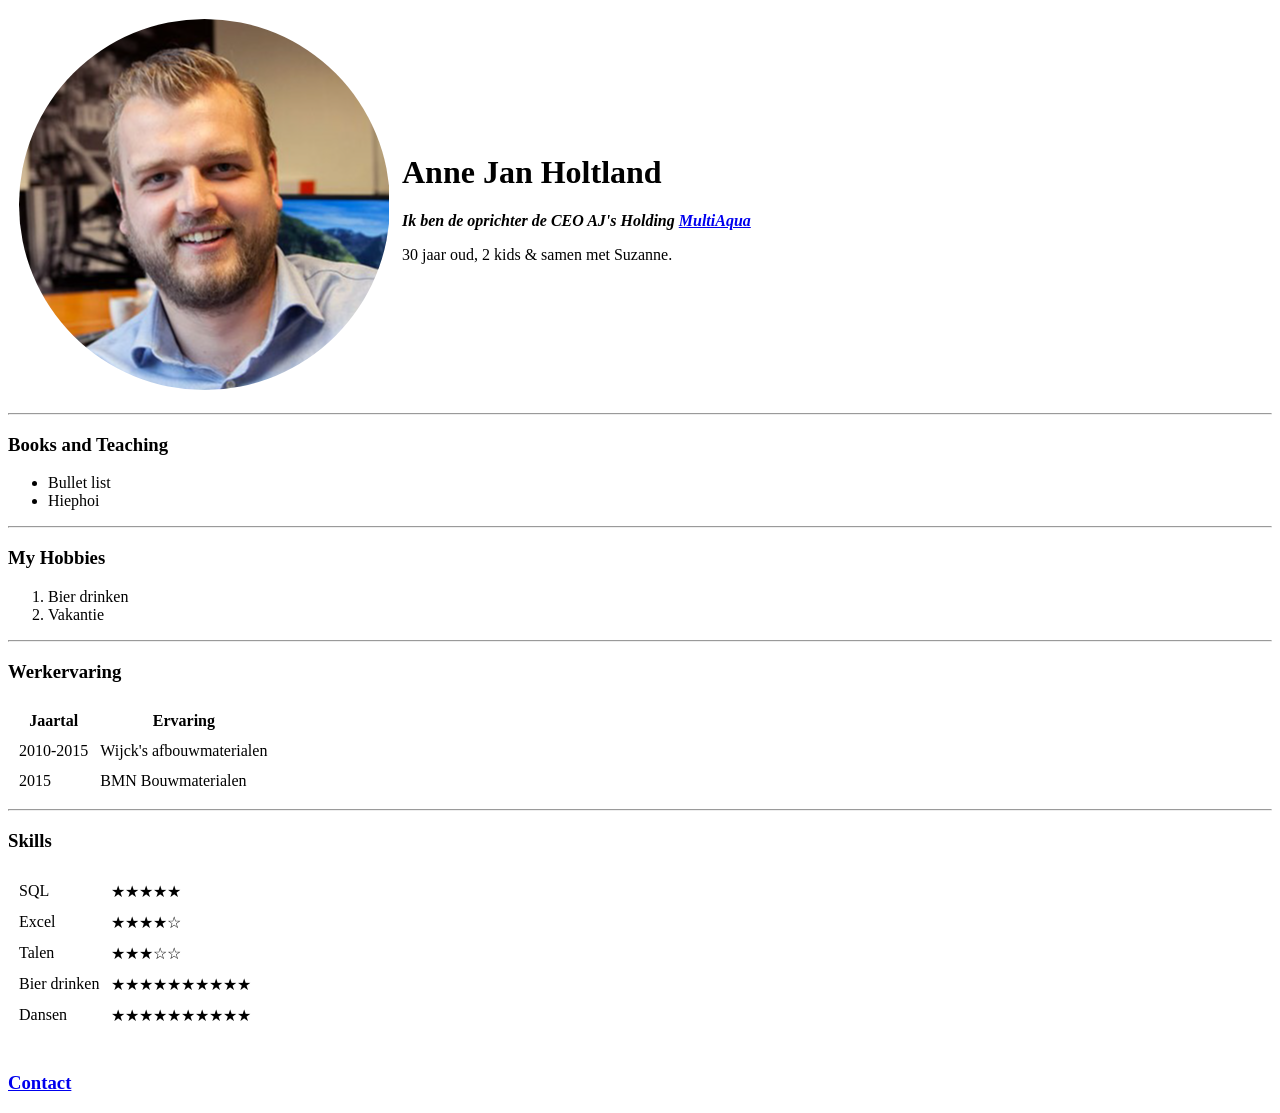
==== index.html @ 42d7be61 "Add cv files" ====
<!DOCTYPE html>
<html lang="en" dir="ltr">

<head>
  <meta charset="utf-8">
  <title>😀AJ's Personal Site</title>
</head>

<body>
  <table cellspacing="10">
    <tr>
      <td><img src="BMN_AnneJan2.png" alt="Profiel foto AJ"></td>
      <td><H1>Anne Jan Holtland</H1>
      <p><em><strong>Ik ben de oprichter de CEO AJ's Holding <a href="https://www.multiaqua.nl">MultiAqua</a></strong></em></p>
      <p>30 jaar oud, 2 kids & samen met Suzanne.</p></td>
    </tr>
  </table>
  <hr>
  <h3>Books and Teaching</h3>
  <ul>
    <li>Bullet list</li>
    <li>Hiephoi</li>
  </ul>
  <hr>
  <h3>My Hobbies</h3>
  <ol>
    <li>Bier drinken</li>
    <li>Vakantie</li>
  </ol>
  <hr>
  <h3>Werkervaring</h3>
  <table cellspacing="10">
    <thead>
      <tr>
        <th>Jaartal</th>
        <th>Ervaring</th>
      </tr>
    </thead>
    <tbody>
      <tr>
        <td>2010-2015</td>
        <td>Wijck's afbouwmaterialen</td>
      </tr>
      <tr>
        <td>2015</td>
        <td>BMN Bouwmaterialen</td>
      </tr>
    </tbody>
  </table>
  <hr>
  <h3>Skills</h3>
  <table cellspacing="10">
    <tr>
      <td>SQL</td>
      <td>★★★★★</td>
    </tr>
    <tr>
      <td>Excel</td>
      <td>★★★★☆</td>
    </tr>
    <tr>
      <td>Talen</td>
      <td>★★★☆☆</td>
    </tr>
    <tr>
      <td>Bier drinken</td>
      <td>★★★★★★★★★★</td>
    </tr>
    <tr>
      <td>Dansen</td>
      <td>★★★★★★★★★★</td>
    </tr>
  </table>
  <br>
  <h3><a href="contact.html">Contact</a></h3>
</body>

</html>
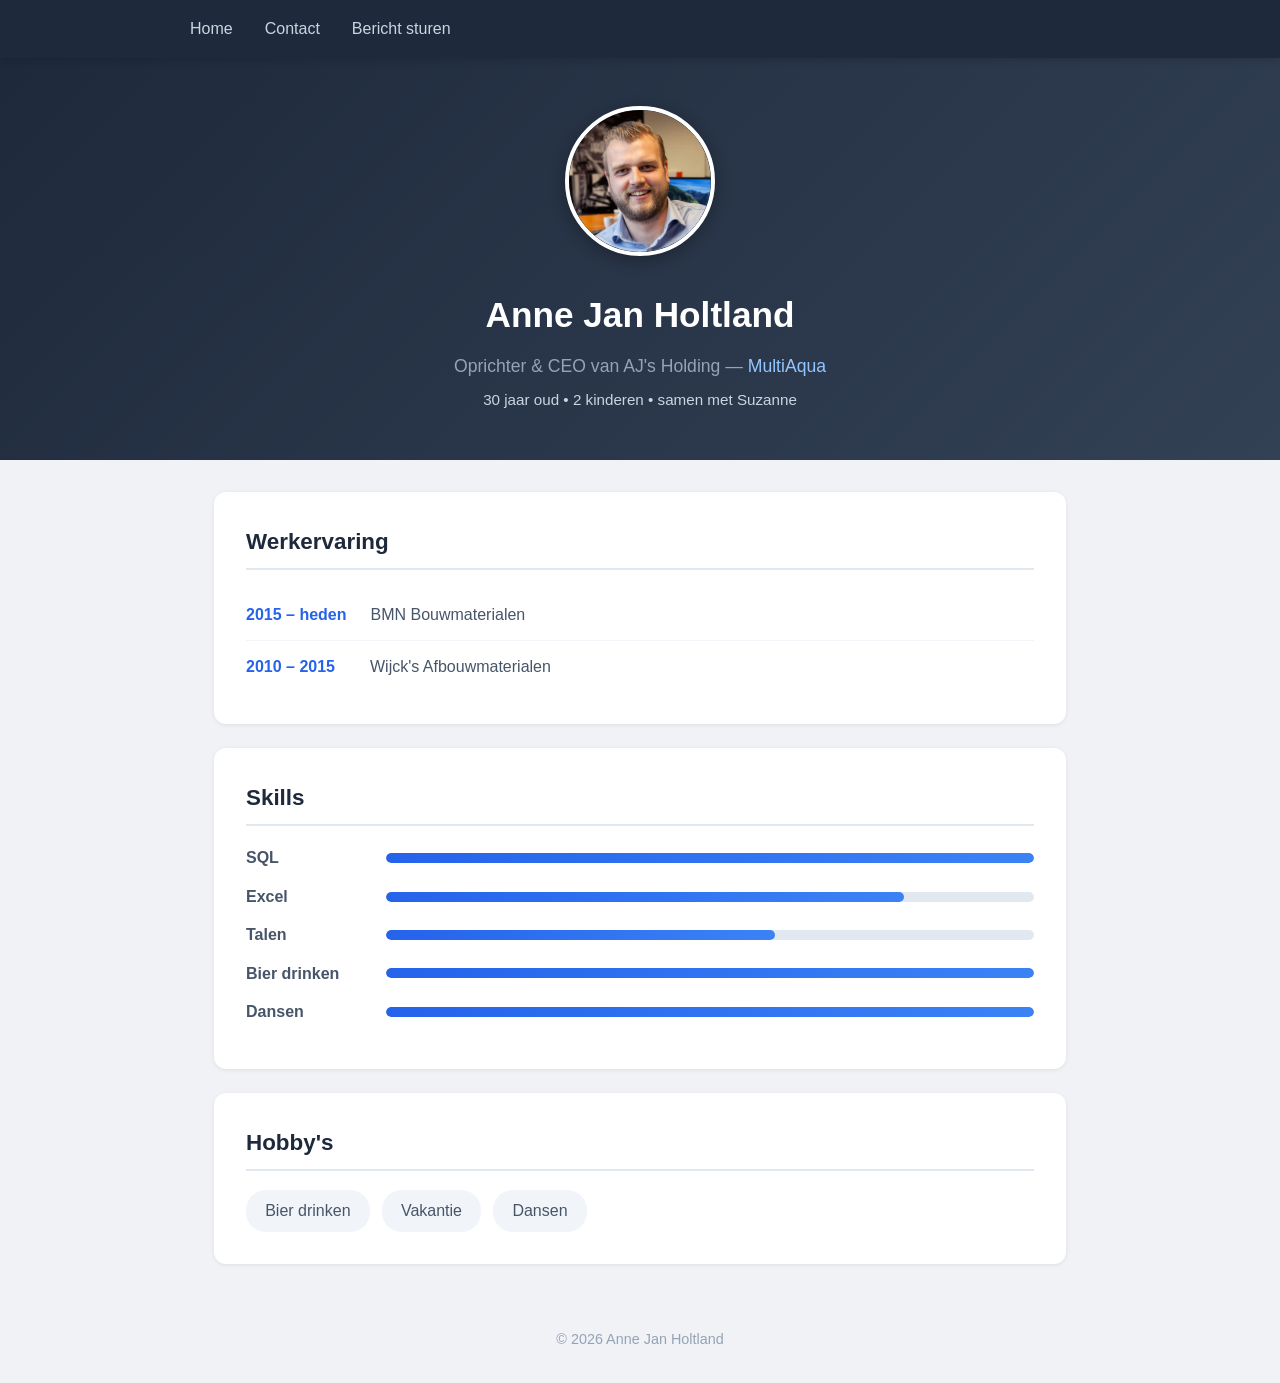
==== commit 9a12a871: "Redesign CV site with modern styling and responsive layout Add CSS stylesheet with professional desi" ====
--- a/index.html
+++ b/index.html
@@ -1,78 +1,79 @@
 <!DOCTYPE html>
-<html lang="en" dir="ltr">
+<html lang="nl">
 
 <head>
   <meta charset="utf-8">
-  <title>😀AJ's Personal Site</title>
+  <meta name="viewport" content="width=device-width, initial-scale=1.0">
+  <title>Anne Jan Holtland - CV</title>
+  <link rel="stylesheet" href="style.css">
 </head>
 
 <body>
-  <table cellspacing="10">
-    <tr>
-      <td><img src="BMN_AnneJan2.png" alt="Profiel foto AJ"></td>
-      <td><H1>Anne Jan Holtland</H1>
-      <p><em><strong>Ik ben de oprichter de CEO AJ's Holding <a href="https://www.multiaqua.nl">MultiAqua</a></strong></em></p>
-      <p>30 jaar oud, 2 kids & samen met Suzanne.</p></td>
-    </tr>
-  </table>
-  <hr>
-  <h3>Books and Teaching</h3>
-  <ul>
-    <li>Bullet list</li>
-    <li>Hiephoi</li>
-  </ul>
-  <hr>
-  <h3>My Hobbies</h3>
-  <ol>
-    <li>Bier drinken</li>
-    <li>Vakantie</li>
-  </ol>
-  <hr>
-  <h3>Werkervaring</h3>
-  <table cellspacing="10">
-    <thead>
-      <tr>
-        <th>Jaartal</th>
-        <th>Ervaring</th>
-      </tr>
-    </thead>
-    <tbody>
-      <tr>
-        <td>2010-2015</td>
-        <td>Wijck's afbouwmaterialen</td>
-      </tr>
-      <tr>
-        <td>2015</td>
-        <td>BMN Bouwmaterialen</td>
-      </tr>
-    </tbody>
-  </table>
-  <hr>
-  <h3>Skills</h3>
-  <table cellspacing="10">
-    <tr>
-      <td>SQL</td>
-      <td>★★★★★</td>
-    </tr>
-    <tr>
-      <td>Excel</td>
-      <td>★★★★☆</td>
-    </tr>
-    <tr>
-      <td>Talen</td>
-      <td>★★★☆☆</td>
-    </tr>
-    <tr>
-      <td>Bier drinken</td>
-      <td>★★★★★★★★★★</td>
-    </tr>
-    <tr>
-      <td>Dansen</td>
-      <td>★★★★★★★★★★</td>
-    </tr>
-  </table>
-  <br>
-  <h3><a href="contact.html">Contact</a></h3>
+  <nav>
+    <ul>
+      <li><a href="index.html">Home</a></li>
+      <li><a href="Contact.html">Contact</a></li>
+      <li><a href="inputs.html">Bericht sturen</a></li>
+    </ul>
+  </nav>
+
+  <header class="hero">
+    <img src="BMN_AnneJan2.png" alt="Profiel foto Anne Jan Holtland">
+    <h1>Anne Jan Holtland</h1>
+    <p class="subtitle">Oprichter &amp; CEO van AJ's Holding &mdash; <a href="https://www.multiaqua.nl" style="color:#93c5fd">MultiAqua</a></p>
+    <p class="personal">30 jaar oud &bull; 2 kinderen &bull; samen met Suzanne</p>
+  </header>
+
+  <main class="container">
+    <section>
+      <h2>Werkervaring</h2>
+      <div class="experience-item">
+        <span class="experience-year">2015 &ndash; heden</span>
+        <span class="experience-role">BMN Bouwmaterialen</span>
+      </div>
+      <div class="experience-item">
+        <span class="experience-year">2010 &ndash; 2015</span>
+        <span class="experience-role">Wijck's Afbouwmaterialen</span>
+      </div>
+    </section>
+
+    <section>
+      <h2>Skills</h2>
+      <div class="skill-row">
+        <span class="skill-name">SQL</span>
+        <div class="skill-bar"><div class="skill-fill" style="width:100%"></div></div>
+      </div>
+      <div class="skill-row">
+        <span class="skill-name">Excel</span>
+        <div class="skill-bar"><div class="skill-fill" style="width:80%"></div></div>
+      </div>
+      <div class="skill-row">
+        <span class="skill-name">Talen</span>
+        <div class="skill-bar"><div class="skill-fill" style="width:60%"></div></div>
+      </div>
+      <div class="skill-row">
+        <span class="skill-name">Bier drinken</span>
+        <div class="skill-bar"><div class="skill-fill" style="width:100%"></div></div>
+      </div>
+      <div class="skill-row">
+        <span class="skill-name">Dansen</span>
+        <div class="skill-bar"><div class="skill-fill" style="width:100%"></div></div>
+      </div>
+    </section>
+
+    <section>
+      <h2>Hobby's</h2>
+      <ul class="hobbies-list">
+        <li>Bier drinken</li>
+        <li>Vakantie</li>
+        <li>Dansen</li>
+      </ul>
+    </section>
+  </main>
+
+  <footer>
+    &copy; 2026 Anne Jan Holtland
+  </footer>
 </body>
 
 </html>
--- a/style.css
+++ b/style.css
@@ -0,0 +1,285 @@
+* {
+  margin: 0;
+  padding: 0;
+  box-sizing: border-box;
+}
+
+body {
+  font-family: 'Segoe UI', Tahoma, Geneva, Verdana, sans-serif;
+  line-height: 1.6;
+  color: #333;
+  background: #f0f2f5;
+}
+
+a {
+  color: #2563eb;
+  text-decoration: none;
+}
+
+a:hover {
+  text-decoration: underline;
+}
+
+/* Navigation */
+nav {
+  background: #1e293b;
+  padding: 1rem 2rem;
+  position: sticky;
+  top: 0;
+  z-index: 100;
+  box-shadow: 0 2px 8px rgba(0, 0, 0, 0.15);
+}
+
+nav ul {
+  list-style: none;
+  display: flex;
+  gap: 2rem;
+  max-width: 900px;
+  margin: 0 auto;
+}
+
+nav a {
+  color: #cbd5e1;
+  font-weight: 500;
+  transition: color 0.2s;
+}
+
+nav a:hover {
+  color: #fff;
+  text-decoration: none;
+}
+
+/* Hero / Header */
+.hero {
+  background: linear-gradient(135deg, #1e293b 0%, #334155 100%);
+  color: #fff;
+  padding: 3rem 2rem;
+  text-align: center;
+}
+
+.hero img {
+  width: 150px;
+  height: 150px;
+  border-radius: 50%;
+  object-fit: cover;
+  border: 4px solid #fff;
+  box-shadow: 0 4px 16px rgba(0, 0, 0, 0.3);
+  margin-bottom: 1.5rem;
+}
+
+.hero h1 {
+  font-size: 2.2rem;
+  margin-bottom: 0.5rem;
+}
+
+.hero .subtitle {
+  font-size: 1.1rem;
+  color: #94a3b8;
+  margin-bottom: 0.5rem;
+}
+
+.hero .personal {
+  font-size: 0.95rem;
+  color: #cbd5e1;
+}
+
+/* Main content */
+.container {
+  max-width: 900px;
+  margin: 2rem auto;
+  padding: 0 1.5rem;
+}
+
+section {
+  background: #fff;
+  border-radius: 12px;
+  padding: 2rem;
+  margin-bottom: 1.5rem;
+  box-shadow: 0 1px 4px rgba(0, 0, 0, 0.08);
+}
+
+section h2 {
+  font-size: 1.4rem;
+  color: #1e293b;
+  margin-bottom: 1.2rem;
+  padding-bottom: 0.5rem;
+  border-bottom: 2px solid #e2e8f0;
+}
+
+/* Work experience */
+.experience-item {
+  display: flex;
+  gap: 1.5rem;
+  padding: 0.8rem 0;
+  border-bottom: 1px solid #f1f5f9;
+}
+
+.experience-item:last-child {
+  border-bottom: none;
+}
+
+.experience-year {
+  font-weight: 700;
+  color: #2563eb;
+  min-width: 100px;
+  white-space: nowrap;
+}
+
+.experience-role {
+  color: #475569;
+}
+
+/* Skills */
+.skill-row {
+  display: flex;
+  align-items: center;
+  margin-bottom: 0.8rem;
+}
+
+.skill-name {
+  min-width: 140px;
+  font-weight: 600;
+  color: #475569;
+}
+
+.skill-bar {
+  flex: 1;
+  height: 10px;
+  background: #e2e8f0;
+  border-radius: 5px;
+  overflow: hidden;
+}
+
+.skill-fill {
+  height: 100%;
+  border-radius: 5px;
+  background: linear-gradient(90deg, #2563eb, #3b82f6);
+  transition: width 0.6s ease;
+}
+
+/* Hobbies */
+.hobbies-list {
+  list-style: none;
+  display: flex;
+  flex-wrap: wrap;
+  gap: 0.75rem;
+}
+
+.hobbies-list li {
+  background: #f1f5f9;
+  padding: 0.5rem 1.2rem;
+  border-radius: 20px;
+  color: #475569;
+  font-weight: 500;
+}
+
+/* Contact page */
+.contact-header {
+  background: linear-gradient(135deg, #1e293b 0%, #334155 100%);
+  color: #fff;
+  padding: 3rem 2rem;
+  text-align: center;
+}
+
+.contact-header h1 {
+  font-size: 2rem;
+  margin-bottom: 0.5rem;
+}
+
+.contact-info p {
+  padding: 0.5rem 0;
+  color: #475569;
+}
+
+.contact-info strong {
+  color: #1e293b;
+  display: inline-block;
+  min-width: 80px;
+}
+
+/* Form */
+form {
+  display: flex;
+  flex-direction: column;
+  gap: 1rem;
+}
+
+label {
+  font-weight: 600;
+  color: #1e293b;
+}
+
+input[type="text"],
+input[type="email"],
+textarea {
+  width: 100%;
+  padding: 0.75rem 1rem;
+  border: 2px solid #e2e8f0;
+  border-radius: 8px;
+  font-family: inherit;
+  font-size: 1rem;
+  transition: border-color 0.2s;
+}
+
+input[type="text"]:focus,
+input[type="email"]:focus,
+textarea:focus {
+  outline: none;
+  border-color: #2563eb;
+}
+
+textarea {
+  resize: vertical;
+  min-height: 120px;
+}
+
+input[type="submit"] {
+  background: #2563eb;
+  color: #fff;
+  border: none;
+  padding: 0.75rem 2rem;
+  border-radius: 8px;
+  font-size: 1rem;
+  font-weight: 600;
+  cursor: pointer;
+  transition: background 0.2s;
+  align-self: flex-start;
+}
+
+input[type="submit"]:hover {
+  background: #1d4ed8;
+}
+
+/* Footer */
+footer {
+  text-align: center;
+  padding: 2rem;
+  color: #94a3b8;
+  font-size: 0.9rem;
+}
+
+/* Responsive */
+@media (max-width: 600px) {
+  .hero h1 {
+    font-size: 1.6rem;
+  }
+
+  nav ul {
+    gap: 1rem;
+    font-size: 0.9rem;
+  }
+
+  .experience-item {
+    flex-direction: column;
+    gap: 0.3rem;
+  }
+
+  .skill-name {
+    min-width: 100px;
+    font-size: 0.9rem;
+  }
+
+  section {
+    padding: 1.5rem;
+  }
+}
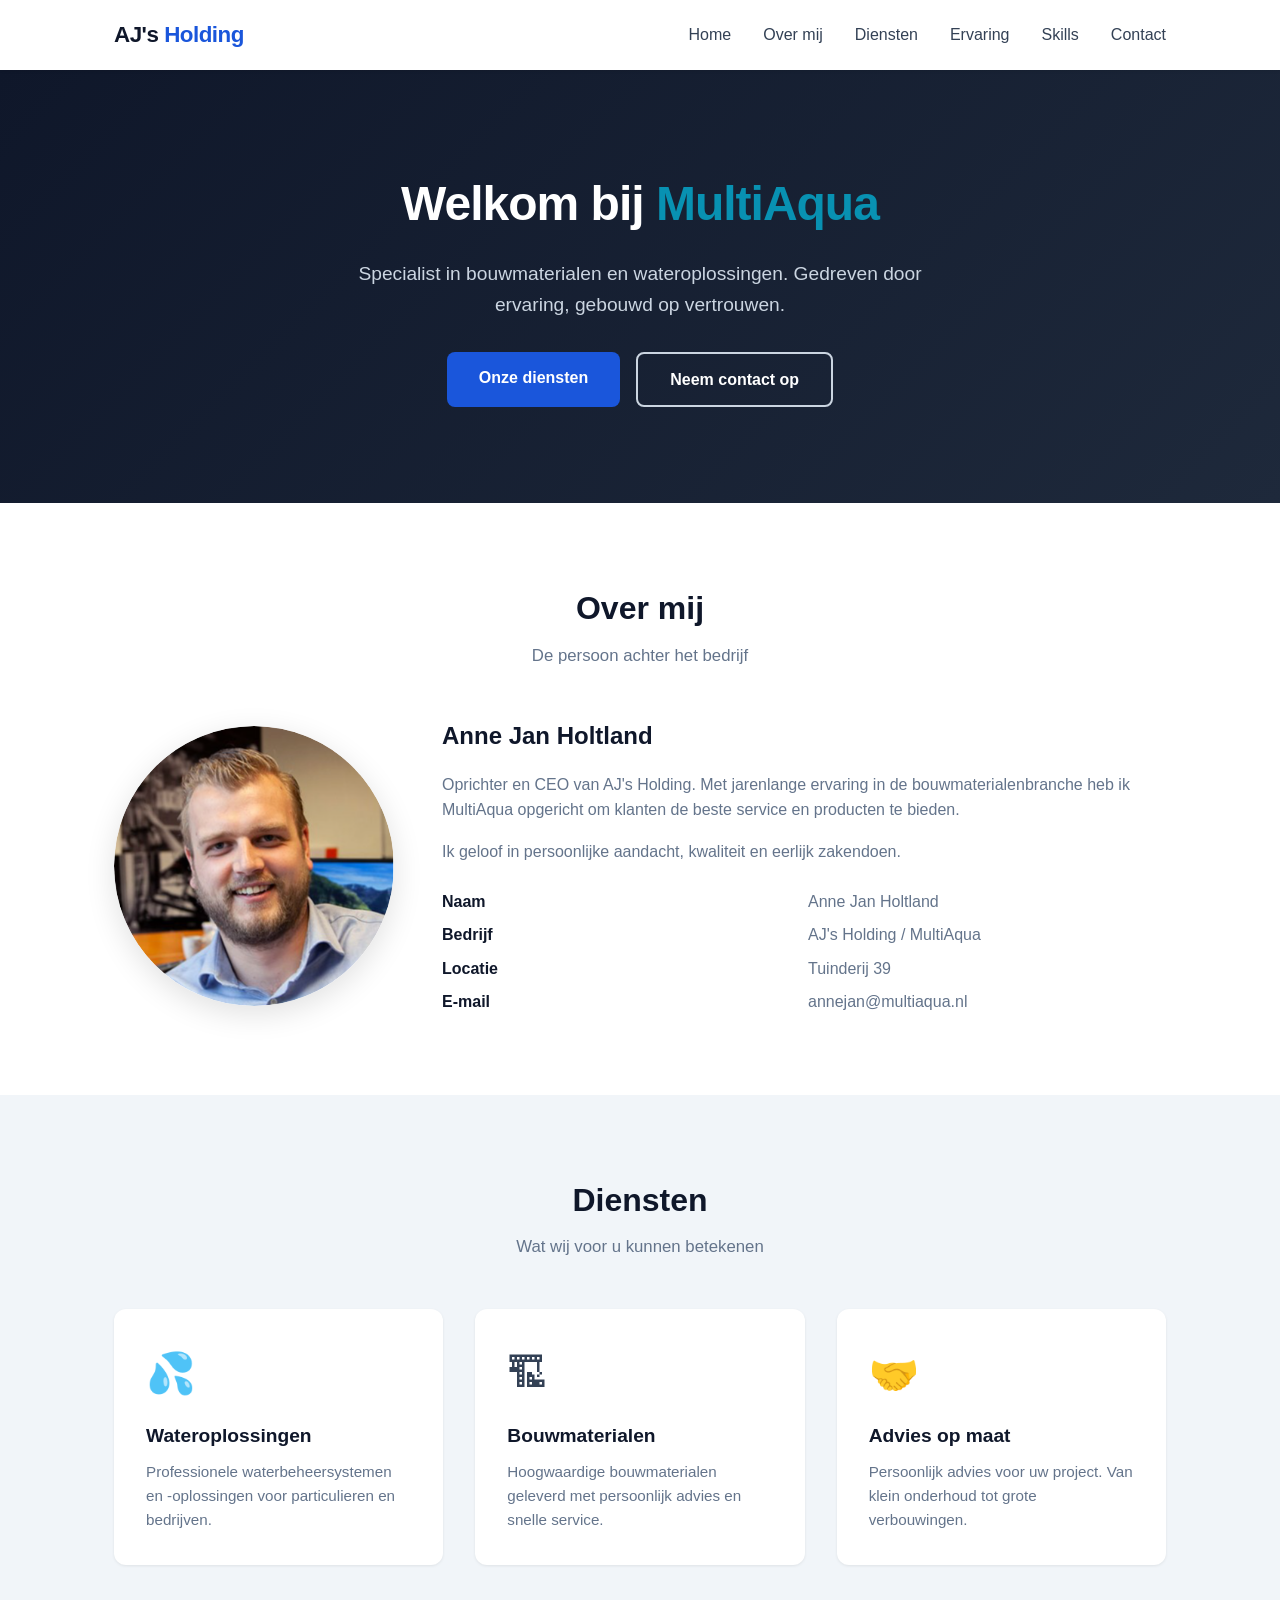
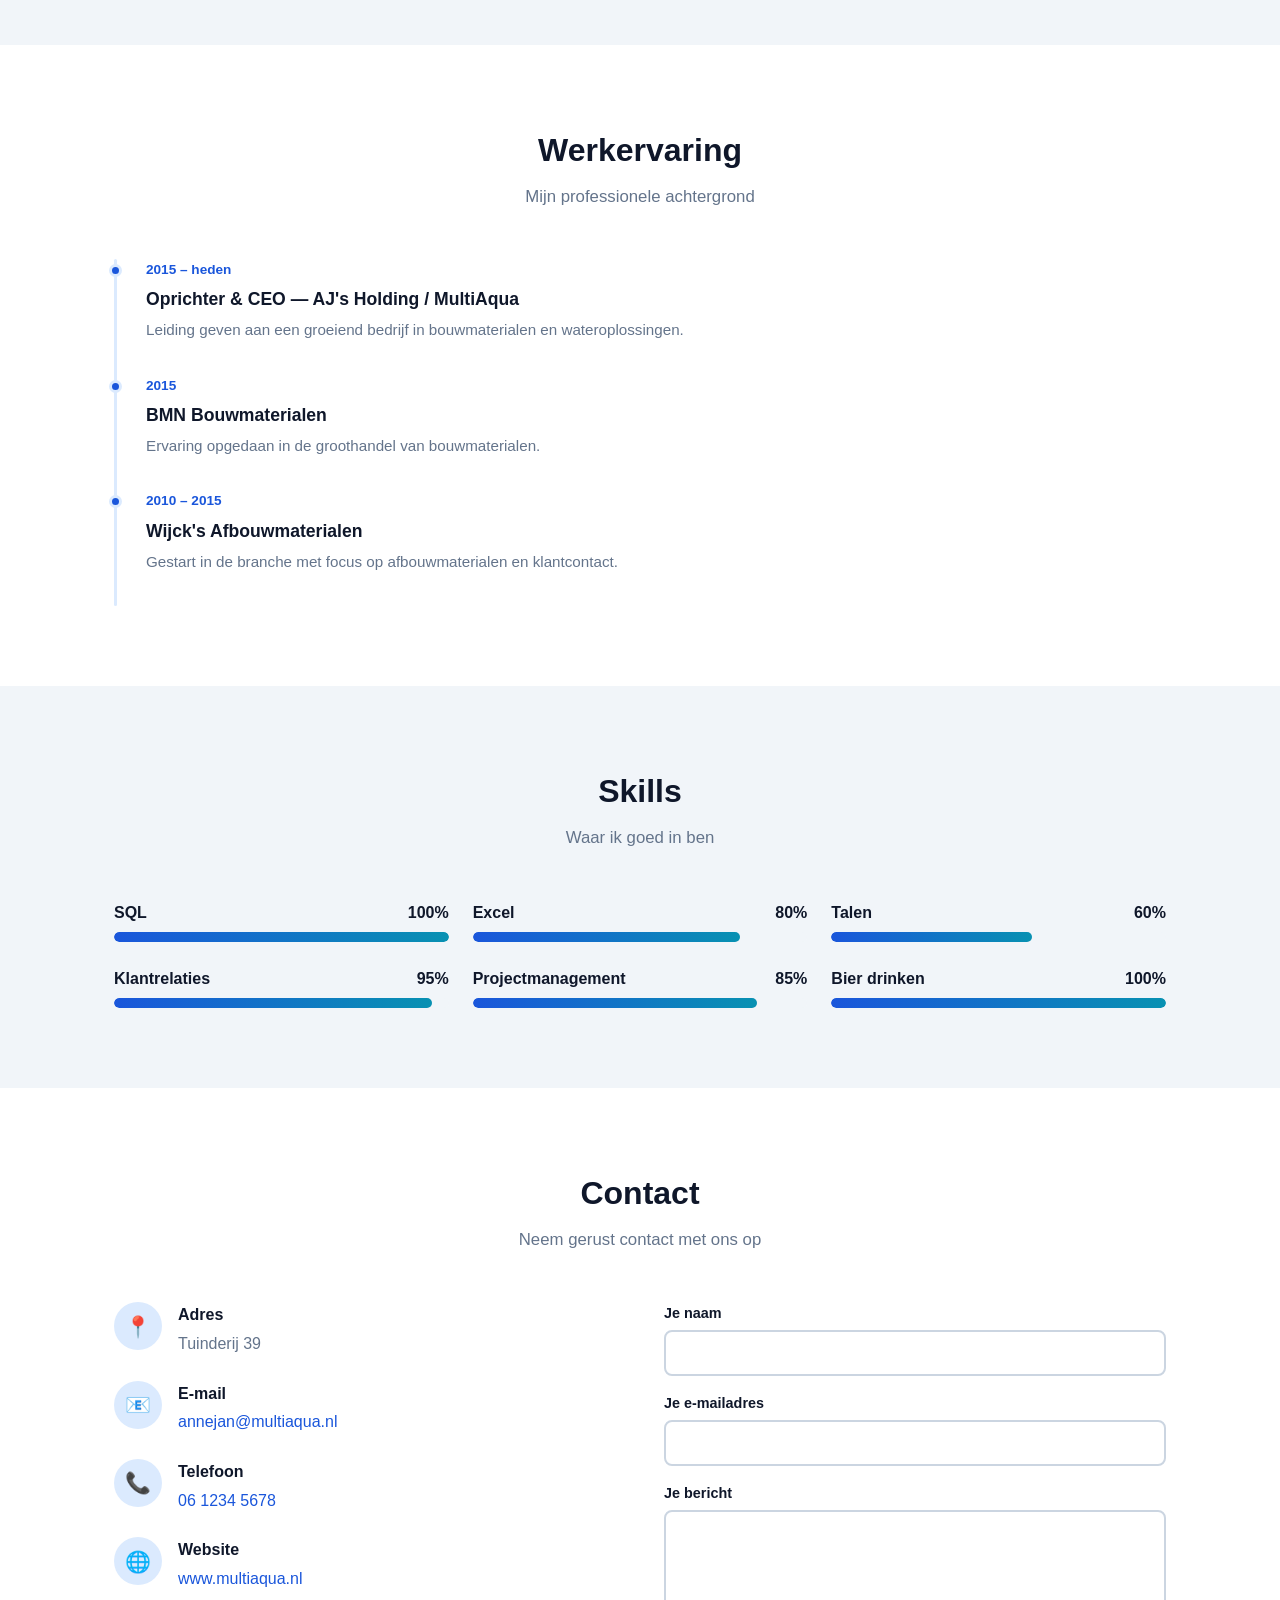
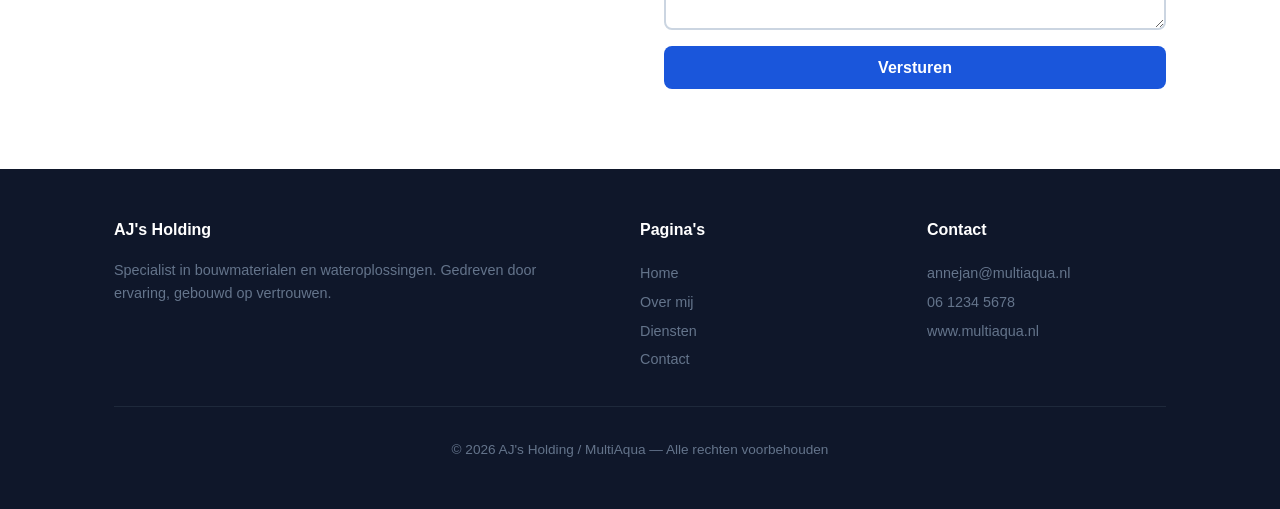
==== commit 0a32b9a1: "Rebuild site as professional one-page business website - New project structure with css/, js/, and i" ====
--- a/index.html
+++ b/index.html
@@ -4,76 +4,243 @@
 <head>
   <meta charset="utf-8">
   <meta name="viewport" content="width=device-width, initial-scale=1.0">
-  <title>Anne Jan Holtland - CV</title>
-  <link rel="stylesheet" href="style.css">
+  <title>AJ's Holding &mdash; MultiAqua</title>
+  <link rel="stylesheet" href="css/style.css">
 </head>
 
 <body>
-  <nav>
-    <ul>
-      <li><a href="index.html">Home</a></li>
-      <li><a href="Contact.html">Contact</a></li>
-      <li><a href="inputs.html">Bericht sturen</a></li>
-    </ul>
-  </nav>
-
-  <header class="hero">
-    <img src="BMN_AnneJan2.png" alt="Profiel foto Anne Jan Holtland">
-    <h1>Anne Jan Holtland</h1>
-    <p class="subtitle">Oprichter &amp; CEO van AJ's Holding &mdash; <a href="https://www.multiaqua.nl" style="color:#93c5fd">MultiAqua</a></p>
-    <p class="personal">30 jaar oud &bull; 2 kinderen &bull; samen met Suzanne</p>
+  <!-- Header -->
+  <header class="header">
+    <div class="container">
+      <a href="index.html" class="logo">AJ's <span>Holding</span></a>
+      <button class="menu-toggle" aria-label="Menu openen">
+        <span></span>
+        <span></span>
+        <span></span>
+      </button>
+      <ul class="nav-links">
+        <li><a href="#home">Home</a></li>
+        <li><a href="#over">Over mij</a></li>
+        <li><a href="#diensten">Diensten</a></li>
+        <li><a href="#ervaring">Ervaring</a></li>
+        <li><a href="#skills">Skills</a></li>
+        <li><a href="#contact">Contact</a></li>
+      </ul>
+    </div>
   </header>
 
-  <main class="container">
-    <section>
-      <h2>Werkervaring</h2>
-      <div class="experience-item">
-        <span class="experience-year">2015 &ndash; heden</span>
-        <span class="experience-role">BMN Bouwmaterialen</span>
-      </div>
-      <div class="experience-item">
-        <span class="experience-year">2010 &ndash; 2015</span>
-        <span class="experience-role">Wijck's Afbouwmaterialen</span>
-      </div>
-    </section>
-
-    <section>
-      <h2>Skills</h2>
-      <div class="skill-row">
-        <span class="skill-name">SQL</span>
-        <div class="skill-bar"><div class="skill-fill" style="width:100%"></div></div>
-      </div>
-      <div class="skill-row">
-        <span class="skill-name">Excel</span>
-        <div class="skill-bar"><div class="skill-fill" style="width:80%"></div></div>
-      </div>
-      <div class="skill-row">
-        <span class="skill-name">Talen</span>
-        <div class="skill-bar"><div class="skill-fill" style="width:60%"></div></div>
-      </div>
-      <div class="skill-row">
-        <span class="skill-name">Bier drinken</span>
-        <div class="skill-bar"><div class="skill-fill" style="width:100%"></div></div>
-      </div>
-      <div class="skill-row">
-        <span class="skill-name">Dansen</span>
-        <div class="skill-bar"><div class="skill-fill" style="width:100%"></div></div>
-      </div>
-    </section>
-
-    <section>
-      <h2>Hobby's</h2>
-      <ul class="hobbies-list">
-        <li>Bier drinken</li>
-        <li>Vakantie</li>
-        <li>Dansen</li>
-      </ul>
-    </section>
-  </main>
-
-  <footer>
-    &copy; 2026 Anne Jan Holtland
+  <!-- Hero -->
+  <section id="home" class="hero">
+    <div class="container">
+      <h1>Welkom bij <span>MultiAqua</span></h1>
+      <p>Specialist in bouwmaterialen en wateroplossingen. Gedreven door ervaring, gebouwd op vertrouwen.</p>
+      <div class="hero-buttons">
+        <a href="#diensten" class="btn btn--primary">Onze diensten</a>
+        <a href="#contact" class="btn btn--outline">Neem contact op</a>
+      </div>
+    </div>
+  </section>
+
+  <!-- Over mij -->
+  <section id="over" class="section section--alt">
+    <div class="container">
+      <h2 class="section-title">Over mij</h2>
+      <p class="section-subtitle">De persoon achter het bedrijf</p>
+      <div class="about-grid">
+        <div class="about-image">
+          <img src="images/BMN_AnneJan2.png" alt="Anne Jan Holtland">
+        </div>
+        <div class="about-text">
+          <h3>Anne Jan Holtland</h3>
+          <p>Oprichter en CEO van AJ's Holding. Met jarenlange ervaring in de bouwmaterialenbranche heb ik MultiAqua opgericht om klanten de beste service en producten te bieden.</p>
+          <p>Ik geloof in persoonlijke aandacht, kwaliteit en eerlijk zakendoen.</p>
+          <dl class="about-details">
+            <dt>Naam</dt>
+            <dd>Anne Jan Holtland</dd>
+            <dt>Bedrijf</dt>
+            <dd>AJ's Holding / MultiAqua</dd>
+            <dt>Locatie</dt>
+            <dd>Tuinderij 39</dd>
+            <dt>E-mail</dt>
+            <dd>annejan@multiaqua.nl</dd>
+          </dl>
+        </div>
+      </div>
+    </div>
+  </section>
+
+  <!-- Diensten -->
+  <section id="diensten" class="section">
+    <div class="container">
+      <h2 class="section-title">Diensten</h2>
+      <p class="section-subtitle">Wat wij voor u kunnen betekenen</p>
+      <div class="cards-grid">
+        <div class="card">
+          <div class="card-icon">&#128166;</div>
+          <h3>Wateroplossingen</h3>
+          <p>Professionele waterbeheersystemen en -oplossingen voor particulieren en bedrijven.</p>
+        </div>
+        <div class="card">
+          <div class="card-icon">&#127959;</div>
+          <h3>Bouwmaterialen</h3>
+          <p>Hoogwaardige bouwmaterialen geleverd met persoonlijk advies en snelle service.</p>
+        </div>
+        <div class="card">
+          <div class="card-icon">&#129309;</div>
+          <h3>Advies op maat</h3>
+          <p>Persoonlijk advies voor uw project. Van klein onderhoud tot grote verbouwingen.</p>
+        </div>
+      </div>
+    </div>
+  </section>
+
+  <!-- Werkervaring -->
+  <section id="ervaring" class="section section--alt">
+    <div class="container">
+      <h2 class="section-title">Werkervaring</h2>
+      <p class="section-subtitle">Mijn professionele achtergrond</p>
+      <div class="timeline">
+        <div class="timeline-item">
+          <div class="timeline-year">2015 &ndash; heden</div>
+          <h3>Oprichter &amp; CEO &mdash; AJ's Holding / MultiAqua</h3>
+          <p>Leiding geven aan een groeiend bedrijf in bouwmaterialen en wateroplossingen.</p>
+        </div>
+        <div class="timeline-item">
+          <div class="timeline-year">2015</div>
+          <h3>BMN Bouwmaterialen</h3>
+          <p>Ervaring opgedaan in de groothandel van bouwmaterialen.</p>
+        </div>
+        <div class="timeline-item">
+          <div class="timeline-year">2010 &ndash; 2015</div>
+          <h3>Wijck's Afbouwmaterialen</h3>
+          <p>Gestart in de branche met focus op afbouwmaterialen en klantcontact.</p>
+        </div>
+      </div>
+    </div>
+  </section>
+
+  <!-- Skills -->
+  <section id="skills" class="section">
+    <div class="container">
+      <h2 class="section-title">Skills</h2>
+      <p class="section-subtitle">Waar ik goed in ben</p>
+      <div class="skills-grid">
+        <div class="skill-item">
+          <div class="skill-header"><span>SQL</span><span>100%</span></div>
+          <div class="skill-bar"><div class="skill-fill" style="width:100%"></div></div>
+        </div>
+        <div class="skill-item">
+          <div class="skill-header"><span>Excel</span><span>80%</span></div>
+          <div class="skill-bar"><div class="skill-fill" style="width:80%"></div></div>
+        </div>
+        <div class="skill-item">
+          <div class="skill-header"><span>Talen</span><span>60%</span></div>
+          <div class="skill-bar"><div class="skill-fill" style="width:60%"></div></div>
+        </div>
+        <div class="skill-item">
+          <div class="skill-header"><span>Klantrelaties</span><span>95%</span></div>
+          <div class="skill-bar"><div class="skill-fill" style="width:95%"></div></div>
+        </div>
+        <div class="skill-item">
+          <div class="skill-header"><span>Projectmanagement</span><span>85%</span></div>
+          <div class="skill-bar"><div class="skill-fill" style="width:85%"></div></div>
+        </div>
+        <div class="skill-item">
+          <div class="skill-header"><span>Bier drinken</span><span>100%</span></div>
+          <div class="skill-bar"><div class="skill-fill" style="width:100%"></div></div>
+        </div>
+      </div>
+    </div>
+  </section>
+
+  <!-- Contact -->
+  <section id="contact" class="section section--alt">
+    <div class="container">
+      <h2 class="section-title">Contact</h2>
+      <p class="section-subtitle">Neem gerust contact met ons op</p>
+      <div class="contact-grid">
+        <div>
+          <div class="contact-info-item">
+            <div class="contact-icon">&#128205;</div>
+            <div>
+              <h4>Adres</h4>
+              <p>Tuinderij 39</p>
+            </div>
+          </div>
+          <div class="contact-info-item">
+            <div class="contact-icon">&#128231;</div>
+            <div>
+              <h4>E-mail</h4>
+              <p><a href="mailto:annejan@multiaqua.nl">annejan@multiaqua.nl</a></p>
+            </div>
+          </div>
+          <div class="contact-info-item">
+            <div class="contact-icon">&#128222;</div>
+            <div>
+              <h4>Telefoon</h4>
+              <p><a href="tel:0612345678">06 1234 5678</a></p>
+            </div>
+          </div>
+          <div class="contact-info-item">
+            <div class="contact-icon">&#127760;</div>
+            <div>
+              <h4>Website</h4>
+              <p><a href="https://www.multiaqua.nl">www.multiaqua.nl</a></p>
+            </div>
+          </div>
+        </div>
+        <form class="contact-form" action="mailto:ajholtland@hotmail.com" method="post" enctype="text/plain">
+          <div class="form-group">
+            <label for="name">Je naam</label>
+            <input type="text" id="name" name="YourName" required>
+          </div>
+          <div class="form-group">
+            <label for="email">Je e-mailadres</label>
+            <input type="email" id="email" name="YourEmail" required>
+          </div>
+          <div class="form-group">
+            <label for="message">Je bericht</label>
+            <textarea id="message" name="YourMessage" rows="5"></textarea>
+          </div>
+          <button type="submit" class="btn btn--primary">Versturen</button>
+        </form>
+      </div>
+    </div>
+  </section>
+
+  <!-- Footer -->
+  <footer class="footer">
+    <div class="container">
+      <div class="footer-grid">
+        <div>
+          <h4>AJ's Holding</h4>
+          <p>Specialist in bouwmaterialen en wateroplossingen. Gedreven door ervaring, gebouwd op vertrouwen.</p>
+        </div>
+        <div>
+          <h4>Pagina's</h4>
+          <ul class="footer-links">
+            <li><a href="#home">Home</a></li>
+            <li><a href="#over">Over mij</a></li>
+            <li><a href="#diensten">Diensten</a></li>
+            <li><a href="#contact">Contact</a></li>
+          </ul>
+        </div>
+        <div>
+          <h4>Contact</h4>
+          <ul class="footer-links">
+            <li><a href="mailto:annejan@multiaqua.nl">annejan@multiaqua.nl</a></li>
+            <li><a href="tel:0612345678">06 1234 5678</a></li>
+            <li><a href="https://www.multiaqua.nl">www.multiaqua.nl</a></li>
+          </ul>
+        </div>
+      </div>
+      <div class="footer-bottom">
+        &copy; 2026 AJ's Holding / MultiAqua &mdash; Alle rechten voorbehouden
+      </div>
+    </div>
   </footer>
+
+  <script src="js/main.js"></script>
 </body>
 
 </html>
--- a/css/style.css
+++ b/css/style.css
@@ -0,0 +1,578 @@
+/* =============================================
+   AJ's Holding / MultiAqua — Website
+   ============================================= */
+
+/* --- CSS Variables --- */
+:root {
+  --color-primary: #1a56db;
+  --color-primary-dark: #1e40af;
+  --color-primary-light: #dbeafe;
+  --color-accent: #0891b2;
+  --color-dark: #0f172a;
+  --color-gray-900: #1e293b;
+  --color-gray-700: #334155;
+  --color-gray-500: #64748b;
+  --color-gray-300: #cbd5e1;
+  --color-gray-100: #f1f5f9;
+  --color-white: #ffffff;
+  --font-main: 'Segoe UI', Tahoma, Geneva, Verdana, sans-serif;
+  --shadow-sm: 0 1px 3px rgba(0, 0, 0, 0.08);
+  --shadow-md: 0 4px 12px rgba(0, 0, 0, 0.1);
+  --shadow-lg: 0 8px 30px rgba(0, 0, 0, 0.12);
+  --radius: 12px;
+  --max-width: 1100px;
+}
+
+/* --- Reset --- */
+*,
+*::before,
+*::after {
+  margin: 0;
+  padding: 0;
+  box-sizing: border-box;
+}
+
+html {
+  scroll-behavior: smooth;
+}
+
+body {
+  font-family: var(--font-main);
+  line-height: 1.6;
+  color: var(--color-gray-700);
+  background: var(--color-gray-100);
+}
+
+img {
+  max-width: 100%;
+  display: block;
+}
+
+a {
+  color: var(--color-primary);
+  text-decoration: none;
+}
+
+a:hover {
+  text-decoration: underline;
+}
+
+/* --- Utility --- */
+.container {
+  max-width: var(--max-width);
+  margin: 0 auto;
+  padding: 0 1.5rem;
+}
+
+.section {
+  padding: 5rem 0;
+}
+
+.section--alt {
+  background: var(--color-white);
+}
+
+.section-title {
+  font-size: 2rem;
+  color: var(--color-dark);
+  text-align: center;
+  margin-bottom: 0.5rem;
+}
+
+.section-subtitle {
+  text-align: center;
+  color: var(--color-gray-500);
+  margin-bottom: 3rem;
+  font-size: 1.05rem;
+}
+
+/* --- Header / Navigation --- */
+.header {
+  background: var(--color-white);
+  position: sticky;
+  top: 0;
+  z-index: 1000;
+  box-shadow: var(--shadow-sm);
+}
+
+.header .container {
+  display: flex;
+  align-items: center;
+  justify-content: space-between;
+  height: 70px;
+}
+
+.logo {
+  font-size: 1.4rem;
+  font-weight: 800;
+  color: var(--color-dark);
+  letter-spacing: -0.5px;
+}
+
+.logo span {
+  color: var(--color-primary);
+}
+
+.nav-links {
+  list-style: none;
+  display: flex;
+  gap: 2rem;
+}
+
+.nav-links a {
+  color: var(--color-gray-700);
+  font-weight: 500;
+  transition: color 0.2s;
+}
+
+.nav-links a:hover {
+  color: var(--color-primary);
+  text-decoration: none;
+}
+
+/* Hamburger menu */
+.menu-toggle {
+  display: none;
+  background: none;
+  border: none;
+  cursor: pointer;
+  padding: 0.5rem;
+}
+
+.menu-toggle span {
+  display: block;
+  width: 26px;
+  height: 3px;
+  background: var(--color-dark);
+  margin: 5px 0;
+  border-radius: 2px;
+  transition: transform 0.3s, opacity 0.3s;
+}
+
+/* --- Hero --- */
+.hero {
+  background: linear-gradient(135deg, var(--color-dark) 0%, var(--color-gray-900) 100%);
+  color: var(--color-white);
+  padding: 6rem 2rem;
+  text-align: center;
+}
+
+.hero h1 {
+  font-size: 3rem;
+  font-weight: 800;
+  margin-bottom: 1rem;
+  letter-spacing: -1px;
+}
+
+.hero h1 span {
+  color: var(--color-accent);
+}
+
+.hero p {
+  font-size: 1.2rem;
+  color: var(--color-gray-300);
+  max-width: 600px;
+  margin: 0 auto 2rem;
+}
+
+.hero-buttons {
+  display: flex;
+  gap: 1rem;
+  justify-content: center;
+  flex-wrap: wrap;
+}
+
+/* Buttons */
+.btn {
+  display: inline-block;
+  padding: 0.8rem 2rem;
+  border-radius: 8px;
+  font-weight: 600;
+  font-size: 1rem;
+  cursor: pointer;
+  transition: transform 0.2s, box-shadow 0.2s;
+  border: none;
+}
+
+.btn:hover {
+  transform: translateY(-2px);
+  box-shadow: var(--shadow-md);
+  text-decoration: none;
+}
+
+.btn--primary {
+  background: var(--color-primary);
+  color: var(--color-white);
+}
+
+.btn--primary:hover {
+  background: var(--color-primary-dark);
+}
+
+.btn--outline {
+  background: transparent;
+  color: var(--color-white);
+  border: 2px solid var(--color-gray-300);
+}
+
+.btn--outline:hover {
+  background: rgba(255, 255, 255, 0.1);
+  border-color: var(--color-white);
+}
+
+/* --- About / Profile --- */
+.about-grid {
+  display: grid;
+  grid-template-columns: 280px 1fr;
+  gap: 3rem;
+  align-items: center;
+}
+
+.about-image img {
+  width: 280px;
+  height: 280px;
+  border-radius: 50%;
+  object-fit: cover;
+  box-shadow: var(--shadow-lg);
+}
+
+.about-text h3 {
+  font-size: 1.5rem;
+  color: var(--color-dark);
+  margin-bottom: 1rem;
+}
+
+.about-text p {
+  margin-bottom: 1rem;
+  color: var(--color-gray-500);
+}
+
+.about-details {
+  display: grid;
+  grid-template-columns: 1fr 1fr;
+  gap: 0.5rem;
+  margin-top: 1.5rem;
+}
+
+.about-details dt {
+  font-weight: 700;
+  color: var(--color-dark);
+}
+
+.about-details dd {
+  color: var(--color-gray-500);
+}
+
+/* --- Services / Cards --- */
+.cards-grid {
+  display: grid;
+  grid-template-columns: repeat(auto-fit, minmax(280px, 1fr));
+  gap: 2rem;
+}
+
+.card {
+  background: var(--color-white);
+  border-radius: var(--radius);
+  padding: 2rem;
+  box-shadow: var(--shadow-sm);
+  transition: transform 0.2s, box-shadow 0.2s;
+}
+
+.section--alt .card {
+  background: var(--color-gray-100);
+}
+
+.card:hover {
+  transform: translateY(-4px);
+  box-shadow: var(--shadow-md);
+}
+
+.card-icon {
+  font-size: 2.5rem;
+  margin-bottom: 1rem;
+}
+
+.card h3 {
+  font-size: 1.2rem;
+  color: var(--color-dark);
+  margin-bottom: 0.5rem;
+}
+
+.card p {
+  color: var(--color-gray-500);
+  font-size: 0.95rem;
+}
+
+/* --- Skills --- */
+.skills-grid {
+  display: grid;
+  grid-template-columns: repeat(auto-fit, minmax(250px, 1fr));
+  gap: 1.5rem;
+}
+
+.skill-item {
+  display: flex;
+  flex-direction: column;
+  gap: 0.4rem;
+}
+
+.skill-header {
+  display: flex;
+  justify-content: space-between;
+  font-weight: 600;
+  color: var(--color-dark);
+}
+
+.skill-bar {
+  height: 10px;
+  background: var(--color-gray-100);
+  border-radius: 5px;
+  overflow: hidden;
+}
+
+.section--alt .skill-bar {
+  background: var(--color-gray-300);
+}
+
+.skill-fill {
+  height: 100%;
+  border-radius: 5px;
+  background: linear-gradient(90deg, var(--color-primary), var(--color-accent));
+}
+
+/* --- Experience Timeline --- */
+.timeline {
+  position: relative;
+  padding-left: 2rem;
+}
+
+.timeline::before {
+  content: '';
+  position: absolute;
+  left: 0;
+  top: 0;
+  bottom: 0;
+  width: 3px;
+  background: var(--color-primary-light);
+  border-radius: 3px;
+}
+
+.timeline-item {
+  position: relative;
+  padding-bottom: 2rem;
+}
+
+.timeline-item::before {
+  content: '';
+  position: absolute;
+  left: -2rem;
+  top: 5px;
+  width: 13px;
+  height: 13px;
+  border-radius: 50%;
+  background: var(--color-primary);
+  border: 3px solid var(--color-primary-light);
+  transform: translateX(-5px);
+}
+
+.timeline-year {
+  font-size: 0.85rem;
+  font-weight: 700;
+  color: var(--color-primary);
+  margin-bottom: 0.3rem;
+}
+
+.timeline-item h3 {
+  font-size: 1.1rem;
+  color: var(--color-dark);
+  margin-bottom: 0.3rem;
+}
+
+.timeline-item p {
+  color: var(--color-gray-500);
+  font-size: 0.95rem;
+}
+
+/* --- Contact Section --- */
+.contact-grid {
+  display: grid;
+  grid-template-columns: 1fr 1fr;
+  gap: 3rem;
+}
+
+.contact-info-item {
+  display: flex;
+  gap: 1rem;
+  margin-bottom: 1.5rem;
+}
+
+.contact-icon {
+  width: 48px;
+  height: 48px;
+  background: var(--color-primary-light);
+  border-radius: 50%;
+  display: flex;
+  align-items: center;
+  justify-content: center;
+  font-size: 1.3rem;
+  flex-shrink: 0;
+}
+
+.contact-info-item h4 {
+  color: var(--color-dark);
+  margin-bottom: 0.2rem;
+}
+
+.contact-info-item p {
+  color: var(--color-gray-500);
+}
+
+.contact-form {
+  display: flex;
+  flex-direction: column;
+  gap: 1rem;
+}
+
+.form-group {
+  display: flex;
+  flex-direction: column;
+  gap: 0.3rem;
+}
+
+.form-group label {
+  font-weight: 600;
+  color: var(--color-dark);
+  font-size: 0.9rem;
+}
+
+.form-group input,
+.form-group textarea {
+  padding: 0.75rem 1rem;
+  border: 2px solid var(--color-gray-300);
+  border-radius: 8px;
+  font-family: var(--font-main);
+  font-size: 1rem;
+  transition: border-color 0.2s;
+}
+
+.form-group input:focus,
+.form-group textarea:focus {
+  outline: none;
+  border-color: var(--color-primary);
+}
+
+.form-group textarea {
+  resize: vertical;
+  min-height: 120px;
+}
+
+/* --- Footer --- */
+.footer {
+  background: var(--color-dark);
+  color: var(--color-gray-300);
+  padding: 3rem 0;
+}
+
+.footer-grid {
+  display: grid;
+  grid-template-columns: 2fr 1fr 1fr;
+  gap: 3rem;
+}
+
+.footer h4 {
+  color: var(--color-white);
+  margin-bottom: 1rem;
+}
+
+.footer p {
+  font-size: 0.9rem;
+  color: var(--color-gray-500);
+}
+
+.footer-links {
+  list-style: none;
+}
+
+.footer-links a {
+  color: var(--color-gray-500);
+  font-size: 0.9rem;
+  line-height: 2;
+}
+
+.footer-links a:hover {
+  color: var(--color-white);
+}
+
+.footer-bottom {
+  text-align: center;
+  padding-top: 2rem;
+  margin-top: 2rem;
+  border-top: 1px solid var(--color-gray-900);
+  font-size: 0.85rem;
+  color: var(--color-gray-500);
+}
+
+/* --- Responsive --- */
+@media (max-width: 768px) {
+  .menu-toggle {
+    display: block;
+  }
+
+  .nav-links {
+    display: none;
+    position: absolute;
+    top: 70px;
+    left: 0;
+    right: 0;
+    background: var(--color-white);
+    flex-direction: column;
+    padding: 1rem 1.5rem;
+    gap: 0;
+    box-shadow: var(--shadow-md);
+  }
+
+  .nav-links.active {
+    display: flex;
+  }
+
+  .nav-links li {
+    padding: 0.75rem 0;
+    border-bottom: 1px solid var(--color-gray-100);
+  }
+
+  .hero h1 {
+    font-size: 2rem;
+  }
+
+  .hero p {
+    font-size: 1rem;
+  }
+
+  .about-grid {
+    grid-template-columns: 1fr;
+    text-align: center;
+  }
+
+  .about-image img {
+    margin: 0 auto;
+    width: 200px;
+    height: 200px;
+  }
+
+  .about-details {
+    grid-template-columns: 1fr;
+  }
+
+  .contact-grid {
+    grid-template-columns: 1fr;
+  }
+
+  .footer-grid {
+    grid-template-columns: 1fr;
+    gap: 2rem;
+  }
+
+  .section {
+    padding: 3rem 0;
+  }
+}
